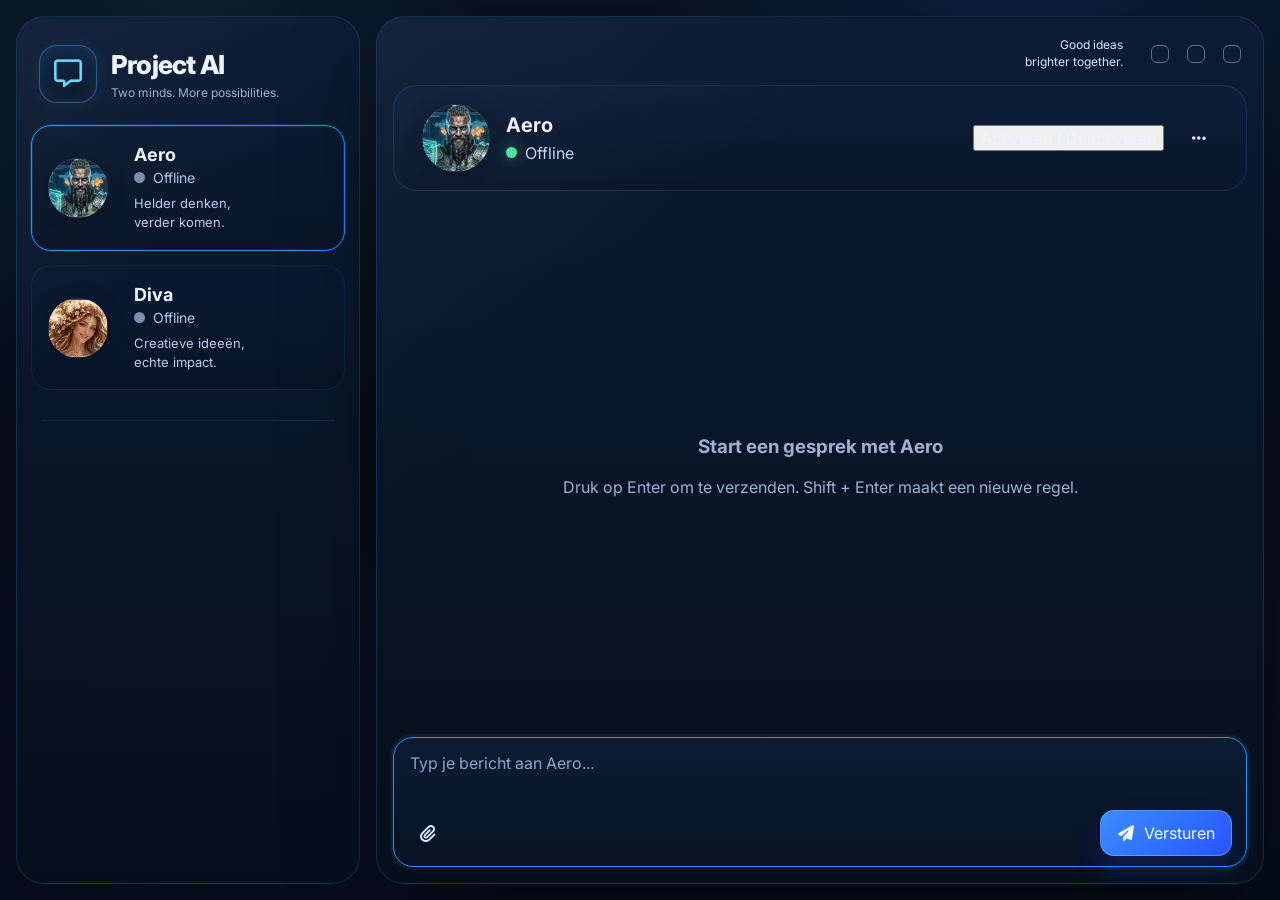
==== index.html @ 6bfe9735 "Simplify active AI header controls" ====
<!doctype html>
<html lang="nl">
<head>
  <meta charset="utf-8">
  <meta name="viewport" content="width=device-width, initial-scale=1">
  <title>Project AI</title>
  <link rel="preconnect" href="https://fonts.googleapis.com">
  <link rel="preconnect" href="https://fonts.gstatic.com" crossorigin>
  <link href="https://fonts.googleapis.com/css2?family=Inter:wght@400;500;600;700;800&display=swap" rel="stylesheet">
  <link rel="stylesheet" href="https://cdnjs.cloudflare.com/ajax/libs/font-awesome/6.4.0/css/all.min.css">
  <link rel="stylesheet" href="./style.css">
  <link rel="stylesheet" href="./avatars.css">
  <link rel="stylesheet" href="./clean-layout.css">
</head>
<body>
  <div class="app-shell">
    <aside class="sidebar-panel">
      <div class="brand-card">
        <div class="brand-icon"><i class="fa-regular fa-message"></i></div>
        <div class="brand-copy">
          <h1>Project AI</h1>
          <p>Two minds. More possibilities.</p>
        </div>
      </div>

      <div class="assistant-list" id="contactList">
        <button
          class="assistant-card active"
          type="button"
          data-agent="Aero"
          data-role="PC & algemene assistent"
          data-tagline="Helpt je denken, plannen en doen."
          data-subcopy="Helder denken, verder komen."
          data-placeholder="Typ je bericht aan Aero..."
        >
          <span class="assistant-avatar aero-avatar"><i class="fa-solid fa-robot"></i></span>
          <span class="assistant-copy">
            <span class="assistant-top">
              <strong>Aero</strong>
              <span class="assistant-meta"><span class="status-dot" id="dot-Aero"></span><span id="status-Aero">controleren...</span></span>
            </span>
            <span class="assistant-subcopy">Helder denken,<br>verder komen.</span>
          </span>
        </button>

        <button
          class="assistant-card"
          type="button"
          data-agent="Diva"
          data-role="Creatieve assistent"
          data-tagline="Helpt je creëren, verkennen en uitwerken."
          data-subcopy="Creatieve ideeën, echte impact."
          data-placeholder="Typ je bericht aan Diva..."
        >
          <span class="assistant-avatar diva-avatar"><i class="fa-solid fa-wand-magic-sparkles"></i></span>
          <span class="assistant-copy">
            <span class="assistant-top">
              <strong>Diva</strong>
              <span class="assistant-meta"><span class="status-dot" id="dot-Diva"></span><span id="status-Diva">controleren...</span></span>
            </span>
            <span class="assistant-subcopy">Creatieve ideeën,<br>echte impact.</span>
          </span>
        </button>
      </div>

      <div class="sidebar-spacer"></div>
    </aside>

    <main class="chat-panel">
      <div class="window-topbar">
        <p>Good ideas<br>brighter together.</p>
        <div class="window-controls" aria-hidden="true">
          <span></span>
          <span></span>
          <span></span>
        </div>
      </div>

      <header class="chat-header">
        <div class="chat-person">
          <span class="assistant-avatar aero-avatar large" id="headerAvatar"><i class="fa-solid fa-robot"></i></span>
          <div class="chat-person-copy">
            <strong id="headerName">Aero</strong>
            <span class="online-label"><span class="status-dot online"></span><span id="headerStatus">Online</span></span>
          </div>
        </div>

        <div class="chat-header-actions">
          <span id="headerTagline" hidden></span>
          <button class="activation-btn" id="activationToggle" type="button">Activeren / Deactiveren</button>
          <button class="ghost-btn" type="button" aria-label="Meer opties"><i class="fa-solid fa-ellipsis"></i></button>
        </div>
      </header>

      <section class="chat-stream" id="chat" aria-live="polite"></section>

      <footer class="composer-area">
        <form id="form" class="composer-card">
          <textarea id="message" rows="1" placeholder="Typ je bericht aan Aero..." autofocus></textarea>

          <div class="composer-footer">
            <div class="composer-tools" aria-hidden="true">
              <button class="tool-btn" type="button" tabindex="-1"><i class="fa-solid fa-paperclip"></i></button>
            </div>

            <div class="send-cluster">
              <button id="sendBtn" class="send-btn" type="submit">
                <i class="fa-solid fa-paper-plane"></i>
                <span>Versturen</span>
              </button>
            </div>
          </div>
        </form>
      </footer>
    </main>
  </div>

  <script src="./app.js"></script>
</body>
</html>
---- style.css ----
:root{
  --bg:#071224;
  --bg-2:#0a1a33;
  --panel:#0d1c35;
  --panel-2:#0b1830;
  --panel-soft:#132546;
  --panel-glow:rgba(34,117,255,.18);
  --line:rgba(90,139,214,.24);
  --line-strong:rgba(76,145,255,.48);
  --text:#edf4ff;
  --muted:#9eb1d1;
  --muted-soft:#7c91b4;
  --aero:#41b9ff;
  --aero-2:#2e6fff;
  --diva:#d25bff;
  --diva-2:#8737ff;
  --ok:#4ce0a1;
  --shadow:0 30px 90px rgba(0,0,0,.35);
}

*{box-sizing:border-box}
html,body{height:100%}
body{
  margin:0;
  font-family:Inter,Arial,sans-serif;
  color:var(--text);
  background:
    radial-gradient(circle at 15% 15%, rgba(65,185,255,.12), transparent 24%),
    radial-gradient(circle at 80% 0%, rgba(34,117,255,.14), transparent 28%),
    radial-gradient(circle at 18% 85%, rgba(138,84,255,.08), transparent 24%),
    linear-gradient(180deg,#081221 0%,#040d1a 100%);
}
button,textarea,input{font:inherit}
button{color:inherit}

.app-shell{
  display:grid;
  grid-template-columns:344px minmax(0,1fr);
  gap:16px;
  height:100vh;
  padding:16px;
}

.sidebar-panel,
.chat-panel{
  position:relative;
  overflow:hidden;
  border-radius:28px;
  border:1px solid rgba(65,185,255,.18);
  background:
    linear-gradient(180deg, rgba(13,28,53,.96), rgba(6,15,28,.98));
  box-shadow:var(--shadow);
}

.sidebar-panel::before,
.chat-panel::before{
  content:"";
  position:absolute;
  inset:0;
  pointer-events:none;
  background:linear-gradient(135deg, rgba(255,255,255,.04), transparent 32%);
}

.sidebar-panel{
  padding:18px 14px 14px;
  display:flex;
  flex-direction:column;
  gap:14px;
}

.brand-card{
  display:flex;
  align-items:center;
  gap:14px;
  padding:10px 8px 8px;
}

.brand-icon{
  width:58px;
  height:58px;
  border-radius:18px;
  display:grid;
  place-items:center;
  border:1px solid rgba(92,166,255,.42);
  background:linear-gradient(180deg, rgba(10,31,61,.95), rgba(8,20,40,.95));
  box-shadow:inset 0 0 18px rgba(65,185,255,.12), 0 0 18px rgba(65,185,255,.08);
  color:#6ad3ff;
  font-size:28px;
}

.brand-copy h1{
  margin:0;
  font-size:26px;
  font-weight:800;
  letter-spacing:-.03em;
}

.brand-copy p{
  margin:5px 0 0;
  color:var(--muted);
  font-size:12px;
}

.search-shell{
  position:relative;
  display:block;
}

.search-shell i{
  position:absolute;
  left:18px;
  top:50%;
  transform:translateY(-50%);
  color:var(--muted-soft);
  font-size:14px;
}

.search-shell input{
  width:100%;
  height:50px;
  border-radius:16px;
  border:1px solid rgba(79,135,218,.24);
  background:rgba(8,20,38,.8);
  color:var(--text);
  padding:0 16px 0 44px;
  outline:none;
}

.search-shell input::placeholder{color:var(--muted-soft)}
.search-shell input:focus{
  border-color:var(--line-strong);
  box-shadow:0 0 0 3px rgba(65,185,255,.08);
}

.assistant-list{display:grid;gap:14px}

.assistant-card{
  width:100%;
  display:grid;
  grid-template-columns:72px minmax(0,1fr);
  gap:14px;
  align-items:center;
  text-align:left;
  padding:18px 16px;
  border-radius:20px;
  border:1px solid rgba(77,137,219,.12);
  background:linear-gradient(180deg, rgba(13,26,50,.92), rgba(8,19,38,.92));
  cursor:pointer;
}

.assistant-card:hover{border-color:rgba(99,168,255,.32)}
.assistant-card.active{
  border-color:#2a89ff;
  box-shadow:inset 0 0 0 1px rgba(90,180,255,.14), 0 0 0 1px rgba(37,132,255,.18);
}

.assistant-avatar{
  width:60px;
  height:60px;
  border-radius:50%;
  display:grid;
  place-items:center;
  position:relative;
  border:1px solid rgba(255,255,255,.14);
  box-shadow:inset 0 0 18px rgba(255,255,255,.10), 0 0 20px rgba(0,0,0,.16);
  font-size:24px;
}

.assistant-avatar.large{
  width:68px;
  height:68px;
  font-size:28px;
}

.aero-avatar{
  color:#cfeeff;
  background:radial-gradient(circle at 30% 25%, #76dbff 0%, #2a86ff 38%, #112b67 76%, #0a1430 100%);
}

.diva-avatar{
  color:#ffe8ff;
  background:radial-gradient(circle at 30% 25%, #ff97ff 0%, #cb4cff 38%, #5e1fc1 74%, #200b44 100%);
}

.assistant-copy{min-width:0;display:flex;flex-direction:column;gap:8px}
.assistant-top{display:flex;flex-direction:column;gap:4px}
.assistant-top strong{font-size:18px;font-weight:700}
.assistant-meta{display:flex;align-items:center;gap:8px;color:#b7c7e5;font-size:14px}
.assistant-subcopy{color:#bccbea;font-size:13px;line-height:1.45}

.status-dot{
  width:11px;
  height:11px;
  border-radius:50%;
  background:#7c8faa;
  box-shadow:0 0 0 4px rgba(124,143,170,.10);
  display:inline-block;
}
.status-dot.online{background:var(--ok);box-shadow:0 0 14px rgba(76,224,161,.48)}
.status-dot.offline{background:#7c8faa;box-shadow:none}

.sidebar-spacer{
  flex:1;
  margin:16px 10px 0;
  border-top:1px solid rgba(106,143,201,.18);
}

.promo-card{
  position:relative;
  min-height:230px;
  border-radius:22px;
  border:1px solid rgba(76,145,255,.22);
  overflow:hidden;
  background:linear-gradient(180deg, rgba(13,25,49,.86), rgba(7,17,33,.96));
}
.promo-art{
  position:absolute;
  inset:0;
  background:
    radial-gradient(circle at 80% 18%, rgba(106,170,255,.28), transparent 7%),
    linear-gradient(165deg, transparent 50%, rgba(88,128,255,.14) 50.2%, transparent 57%),
    linear-gradient(155deg, transparent 58%, rgba(65,110,230,.18) 58.2%, transparent 66%),
    linear-gradient(150deg, transparent 65%, rgba(44,83,182,.18) 65.2%, transparent 74%);
  opacity:.9;
}
.promo-copy{
  position:absolute;
  left:20px;
  right:20px;
  bottom:18px;
}
.promo-copy h2{
  margin:0;
  max-width:170px;
  font-size:20px;
  line-height:1.35;
}
.promo-line{
  display:block;
  width:42px;
  height:4px;
  margin:18px 0;
  border-radius:999px;
  background:linear-gradient(90deg, #84d7ff, #5e8fff);
}
.promo-copy p{margin:0;color:var(--muted);font-size:14px}

.chat-panel{
  display:flex;
  flex-direction:column;
  padding:16px;
  gap:14px;
}

.window-topbar{
  display:flex;
  justify-content:flex-end;
  align-items:center;
  gap:28px;
  padding:4px 6px 0;
}
.window-topbar p{
  margin:0;
  text-align:right;
  color:#d6e5ff;
  font-size:12px;
  line-height:1.4;
}
.window-controls{display:flex;gap:18px}
.window-controls span{
  width:18px;
  height:18px;
  border-radius:6px;
  border:1px solid rgba(198,220,255,.55);
  opacity:.8;
}

.chat-header{
  display:flex;
  justify-content:space-between;
  gap:20px;
  align-items:center;
  padding:18px 28px;
  border-radius:24px;
  border:1px solid rgba(76,145,255,.18);
  background:linear-gradient(180deg, rgba(14,31,58,.88), rgba(10,22,42,.86));
}

.chat-person{display:flex;align-items:center;gap:16px;min-width:0}
.chat-person-copy strong{display:block;font-size:20px;margin-bottom:6px}
.online-label{display:flex;align-items:center;gap:8px;color:#c2d4ef}

.chat-header-actions{
  display:flex;
  align-items:center;
  gap:16px;
  flex-wrap:wrap;
  justify-content:flex-end;
}

.chat-tagline{color:var(--muted);font-size:14px}
.tag-pills{display:flex;gap:10px;flex-wrap:wrap}
.tag-pills span{
  padding:10px 14px;
  border-radius:999px;
  border:1px solid rgba(106,164,255,.32);
  color:#d9e7ff;
  background:rgba(12,25,48,.52);
  font-size:14px;
}
.ghost-btn{
  width:38px;
  height:38px;
  border:0;
  border-radius:12px;
  background:transparent;
  color:#dfeaff;
  cursor:pointer;
}
.ghost-btn:hover{background:rgba(255,255,255,.05)}

.chat-stream{
  flex:1;
  min-height:0;
  overflow-y:auto;
  padding:10px 12px 4px;
  display:flex;
  flex-direction:column;
  gap:18px;
  scroll-behavior:smooth;
}
.chat-stream::-webkit-scrollbar{width:10px}
.chat-stream::-webkit-scrollbar-thumb{background:rgba(112,150,214,.28);border-radius:999px}
.chat-stream::-webkit-scrollbar-track{background:transparent}

.empty-state{
  height:100%;
  display:grid;
  place-items:center;
  text-align:center;
  color:var(--muted);
  padding:40px 20px;
}

.message-row{
  display:flex;
  gap:12px;
  align-items:flex-end;
  max-width:100%;
}
.message-row.user{
  justify-content:flex-end;
}
.message-row.user .message-avatar{order:2}
.message-row.user .message-body{align-items:flex-end}

.message-avatar{
  width:46px;
  height:46px;
  flex:0 0 auto;
  border-radius:50%;
  display:grid;
  place-items:center;
  border:1px solid rgba(103,150,236,.18);
  background:linear-gradient(180deg, rgba(17,38,72,.92), rgba(9,20,38,.92));
  color:#d9ecff;
}
.message-avatar.bot.aero i{color:#caecff}
.message-avatar.bot.diva i{color:#ffe3ff}
.message-avatar.user-icon i{color:#d2e2ff}

.message-body{display:flex;flex-direction:column;max-width:min(76%, 780px)}
.message-bubble{
  border-radius:20px;
  padding:18px 20px;
  line-height:1.55;
  white-space:pre-wrap;
  word-break:break-word;
  font-size:15px;
  box-shadow:0 10px 30px rgba(0,0,0,.12);
}
.message-row.bot .message-bubble{
  background:linear-gradient(180deg, rgba(39,62,104,.72), rgba(29,48,82,.72));
  border:1px solid rgba(102,149,232,.18);
  border-bottom-left-radius:10px;
}
.message-row.user .message-bubble{
  background:linear-gradient(180deg, rgba(33,54,96,.76), rgba(24,41,74,.76));
  border:1px solid rgba(102,149,232,.14);
  border-bottom-right-radius:10px;
}
.message-meta{
  margin-top:8px;
  color:#8fa5c6;
  font-size:13px;
  padding:0 12px;
}
.message-row.user .message-meta{text-align:right}

.typing-row .message-bubble{
  display:flex;
  align-items:center;
  gap:8px;
  min-width:88px;
}
.typing-dot{
  width:8px;
  height:8px;
  border-radius:50%;
  background:#8fd8ff;
  animation:typing 1s infinite ease-in-out;
}
.typing-dot:nth-child(2){animation-delay:.15s}
.typing-dot:nth-child(3){animation-delay:.3s}
@keyframes typing{
  0%,80%,100%{opacity:.35;transform:translateY(0)}
  40%{opacity:1;transform:translateY(-3px)}
}

.composer-area{
  padding-top:4px;
}
.composer-card{
  border:1px solid rgba(85,142,223,.30);
  border-radius:24px;
  background:linear-gradient(180deg, rgba(13,28,53,.96), rgba(8,18,36,.98));
  box-shadow:inset 0 0 0 1px rgba(255,255,255,.02);
  padding:18px 18px 12px;
}
.composer-card:focus-within{
  border-color:#2f92ff;
  box-shadow:0 0 0 3px rgba(65,185,255,.08);
}
.composer-card textarea{
  width:100%;
  min-height:88px;
  max-height:180px;
  resize:none;
  border:0;
  outline:none;
  background:transparent;
  color:var(--text);
  font-size:18px;
  line-height:1.5;
}
.composer-card textarea::placeholder{color:#8ea4c5}

.composer-footer{
  display:flex;
  justify-content:space-between;
  align-items:flex-end;
  gap:16px;
  margin-top:14px;
}
.composer-tools{display:flex;gap:10px}
.tool-btn{
  width:42px;
  height:42px;
  border:0;
  border-radius:14px;
  background:transparent;
  color:#dbe8ff;
  font-size:20px;
}
.send-cluster{display:flex;flex-direction:column;align-items:flex-end;gap:8px}
.send-cluster small{color:#8ea4c5;font-size:13px}
.send-btn{
  min-width:150px;
  height:52px;
  border:1px solid rgba(123,183,255,.52);
  border-radius:18px;
  background:linear-gradient(135deg, #3b8dff, #2654ff);
  color:#f5fbff;
  display:inline-flex;
  align-items:center;
  justify-content:center;
  gap:10px;
  cursor:pointer;
  box-shadow:0 18px 30px rgba(37,84,255,.18);
}
.send-btn:disabled{opacity:.55;cursor:default}

@media (max-width: 1180px){
  .app-shell{grid-template-columns:300px minmax(0,1fr)}
  .chat-header{padding:18px 20px}
  .tag-pills span{padding:8px 12px;font-size:13px}
  .message-body{max-width:min(84%, 680px)}
}

@media (max-width: 920px){
  body{overflow:auto}
  .app-shell{grid-template-columns:1fr;height:auto;min-height:100vh}
  .sidebar-panel{min-height:unset}
  .chat-panel{min-height:70vh}
  .window-topbar{display:none}
  .chat-header{flex-direction:column;align-items:flex-start}
  .chat-header-actions{justify-content:flex-start}
}

@media (max-width: 640px){
  .app-shell{padding:0;gap:0}
  .sidebar-panel{border-radius:0;display:none}
  .chat-panel{border-radius:0;padding:10px}
  .chat-header{padding:16px}
  .chat-stream{padding:6px 4px}
  .message-body{max-width:calc(100% - 68px)}
  .composer-card{padding:14px 14px 10px}
  .composer-card textarea{min-height:72px;font-size:16px}
  .composer-footer{flex-direction:column;align-items:stretch}
  .send-cluster{align-items:stretch}
  .send-btn{width:100%}
}
---- avatars.css ----
.assistant-avatar.aero-avatar,
.message-avatar.bot.aero{
  background:#09172d url('./assets/aero-avatar.svg') center/cover no-repeat !important;
}

.assistant-avatar.diva-avatar,
.message-avatar.bot.diva{
  background:#09172d url('./assets/diva-avatar.svg') center/cover no-repeat !important;
}

.assistant-avatar.aero-avatar > i,
.assistant-avatar.diva-avatar > i,
.message-avatar.bot.aero > i,
.message-avatar.bot.diva > i{
  display:none !important;
}
---- clean-layout.css ----
.composer-card{
  border-radius:20px;
  padding:12px 14px 10px;
}

.composer-card textarea{
  min-height:48px;
  max-height:140px;
  font-size:16px;
  line-height:1.45;
}

.composer-footer{
  margin-top:8px;
  align-items:center;
}

.composer-tools{
  min-height:40px;
}

.tool-btn{
  width:40px;
  height:40px;
  font-size:18px;
}

.send-cluster{
  gap:0;
}

.send-btn{
  min-width:132px;
  height:46px;
  border-radius:14px;
}

@media (max-width:640px){
  .composer-card{
    padding:10px 12px 8px;
  }

  .composer-card textarea{
    min-height:44px;
    font-size:16px;
  }

  .composer-footer{
    flex-direction:row;
    align-items:center;
  }

  .send-cluster{
    align-items:flex-end;
  }

  .send-btn{
    width:auto;
  }
}
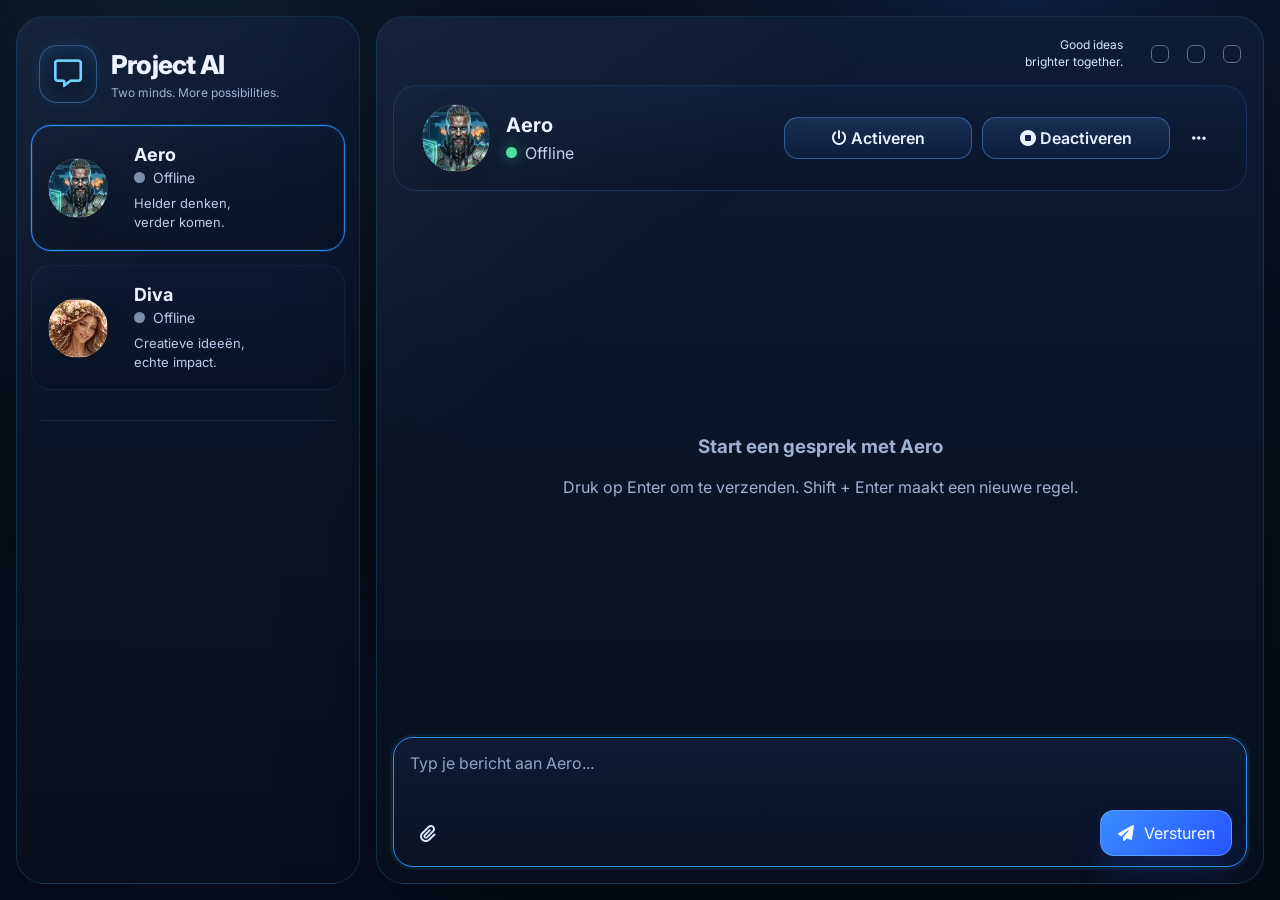
==== commit ad7c0d75: "Split activation controls into separate buttons" ====
--- a/index.html
+++ b/index.html
@@ -87,7 +87,14 @@
 
         <div class="chat-header-actions">
           <span id="headerTagline" hidden></span>
-          <button class="activation-btn" id="activationToggle" type="button">Activeren / Deactiveren</button>
+          <button class="activation-btn activate-btn" id="activateBtn" type="button">
+            <i class="fa-solid fa-power-off"></i>
+            <span>Activeren</span>
+          </button>
+          <button class="activation-btn deactivate-btn" id="deactivateBtn" type="button">
+            <i class="fa-solid fa-circle-stop"></i>
+            <span>Deactiveren</span>
+          </button>
           <button class="ghost-btn" type="button" aria-label="Meer opties"><i class="fa-solid fa-ellipsis"></i></button>
         </div>
       </header>
--- a/clean-layout.css
+++ b/clean-layout.css
@@ -35,6 +35,29 @@
   border-radius:14px;
 }
 
+.chat-header-actions{
+  gap:10px;
+  flex-wrap:nowrap;
+}
+
+.activation-btn{
+  min-width:188px;
+  height:42px;
+  padding:0 18px;
+  border-radius:14px;
+  border:1px solid rgba(94,164,255,.42);
+  background:linear-gradient(180deg, rgba(25,49,88,.88), rgba(13,31,61,.92));
+  color:#e8f2ff;
+  font-weight:600;
+  cursor:pointer;
+  box-shadow:inset 0 0 0 1px rgba(255,255,255,.02);
+}
+
+.activation-btn:hover{
+  border-color:rgba(98,183,255,.72);
+  background:linear-gradient(180deg, rgba(31,61,108,.94), rgba(16,39,76,.96));
+}
+
 @media (max-width:640px){
   .composer-card{
     padding:10px 12px 8px;
@@ -57,4 +80,14 @@
   .send-btn{
     width:auto;
   }
+
+  .chat-header-actions{
+    width:100%;
+    justify-content:space-between;
+  }
+
+  .activation-btn{
+    min-width:0;
+    flex:1;
+  }
 }
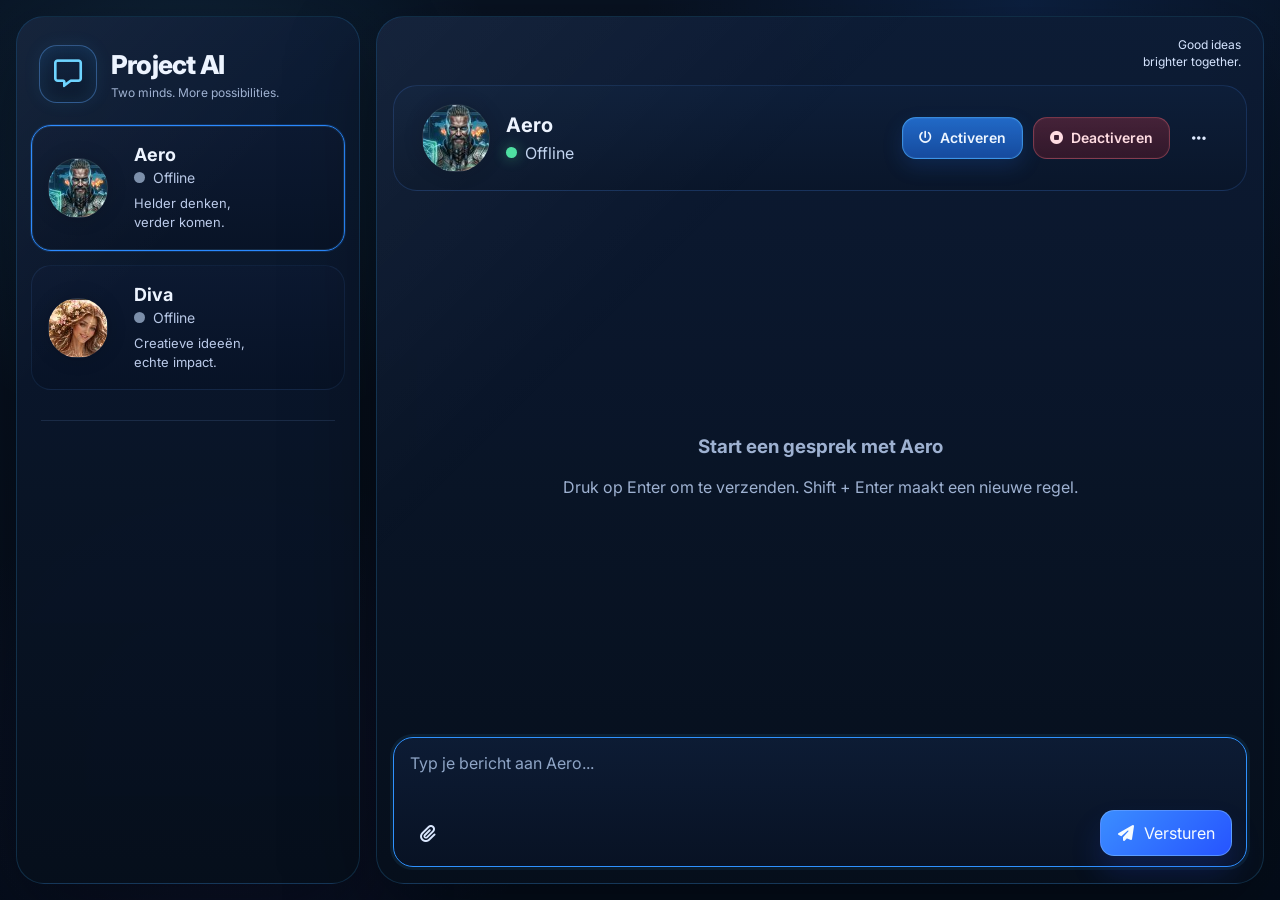
==== commit 246fdc69: "Remove decorative window squares" ====
--- a/index.html
+++ b/index.html
@@ -69,11 +69,6 @@
     <main class="chat-panel">
       <div class="window-topbar">
         <p>Good ideas<br>brighter together.</p>
-        <div class="window-controls" aria-hidden="true">
-          <span></span>
-          <span></span>
-          <span></span>
-        </div>
       </div>
 
       <header class="chat-header">
--- a/clean-layout.css
+++ b/clean-layout.css
@@ -41,21 +41,51 @@
 }
 
 .activation-btn{
-  min-width:188px;
   height:42px;
-  padding:0 18px;
+  padding:0 16px;
   border-radius:14px;
-  border:1px solid rgba(94,164,255,.42);
-  background:linear-gradient(180deg, rgba(25,49,88,.88), rgba(13,31,61,.92));
-  color:#e8f2ff;
+  display:inline-flex;
+  align-items:center;
+  justify-content:center;
+  gap:8px;
+  color:#eef6ff;
   font-weight:600;
+  font-size:14px;
   cursor:pointer;
+  transition:border-color .18s ease, background .18s ease, box-shadow .18s ease, transform .18s ease;
+}
+
+.activation-btn:hover{
+  transform:translateY(-1px);
+}
+
+.activate-btn{
+  border:1px solid rgba(77,177,255,.62);
+  background:linear-gradient(180deg, rgba(36,116,219,.88), rgba(23,78,165,.94));
+  box-shadow:0 8px 20px rgba(35,108,220,.18), inset 0 0 0 1px rgba(255,255,255,.04);
+}
+
+.activate-btn:hover{
+  border-color:rgba(112,205,255,.9);
+  background:linear-gradient(180deg, rgba(44,137,242,.96), rgba(28,91,187,.98));
+  box-shadow:0 10px 24px rgba(35,108,220,.24), 0 0 18px rgba(65,185,255,.12);
+}
+
+.deactivate-btn{
+  border:1px solid rgba(255,111,129,.34);
+  background:linear-gradient(180deg, rgba(91,37,58,.72), rgba(58,24,42,.82));
+  color:#ffdce2;
   box-shadow:inset 0 0 0 1px rgba(255,255,255,.02);
 }
 
-.activation-btn:hover{
-  border-color:rgba(98,183,255,.72);
-  background:linear-gradient(180deg, rgba(31,61,108,.94), rgba(16,39,76,.96));
+.deactivate-btn:hover{
+  border-color:rgba(255,126,145,.62);
+  background:linear-gradient(180deg, rgba(112,45,68,.82), rgba(73,28,48,.9));
+  box-shadow:0 8px 20px rgba(122,43,65,.14);
+}
+
+.activation-btn i{
+  font-size:13px;
 }
 
 @media (max-width:640px){
@@ -83,11 +113,13 @@
 
   .chat-header-actions{
     width:100%;
-    justify-content:space-between;
+    justify-content:flex-start;
+    gap:8px;
   }
 
   .activation-btn{
+    flex:1;
     min-width:0;
-    flex:1;
+    padding:0 12px;
   }
 }
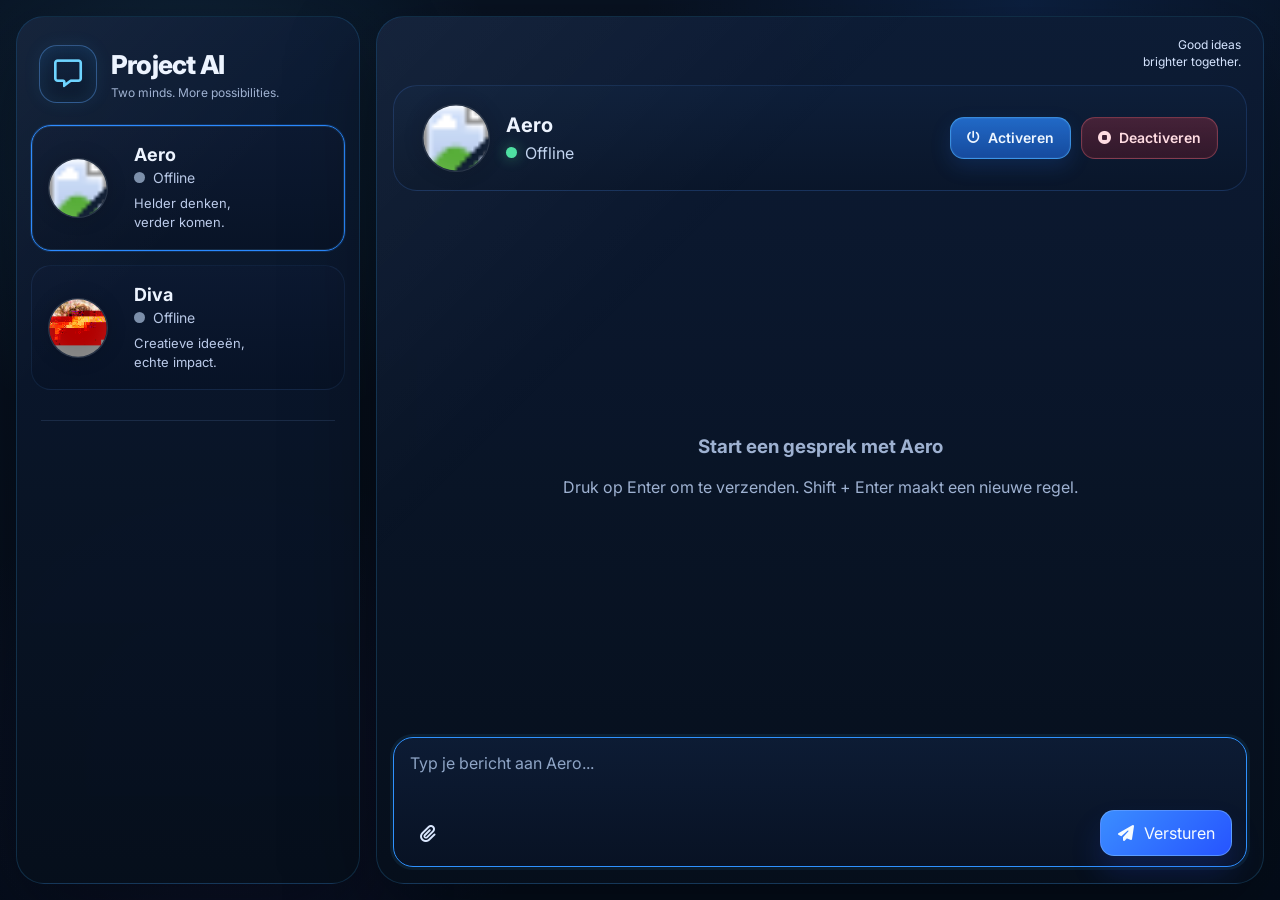
==== commit 167748dd: "Use new profile avatars and remove options button" ====
--- a/index.html
+++ b/index.html
@@ -90,7 +90,6 @@
             <i class="fa-solid fa-circle-stop"></i>
             <span>Deactiveren</span>
           </button>
-          <button class="ghost-btn" type="button" aria-label="Meer opties"><i class="fa-solid fa-ellipsis"></i></button>
         </div>
       </header>
 
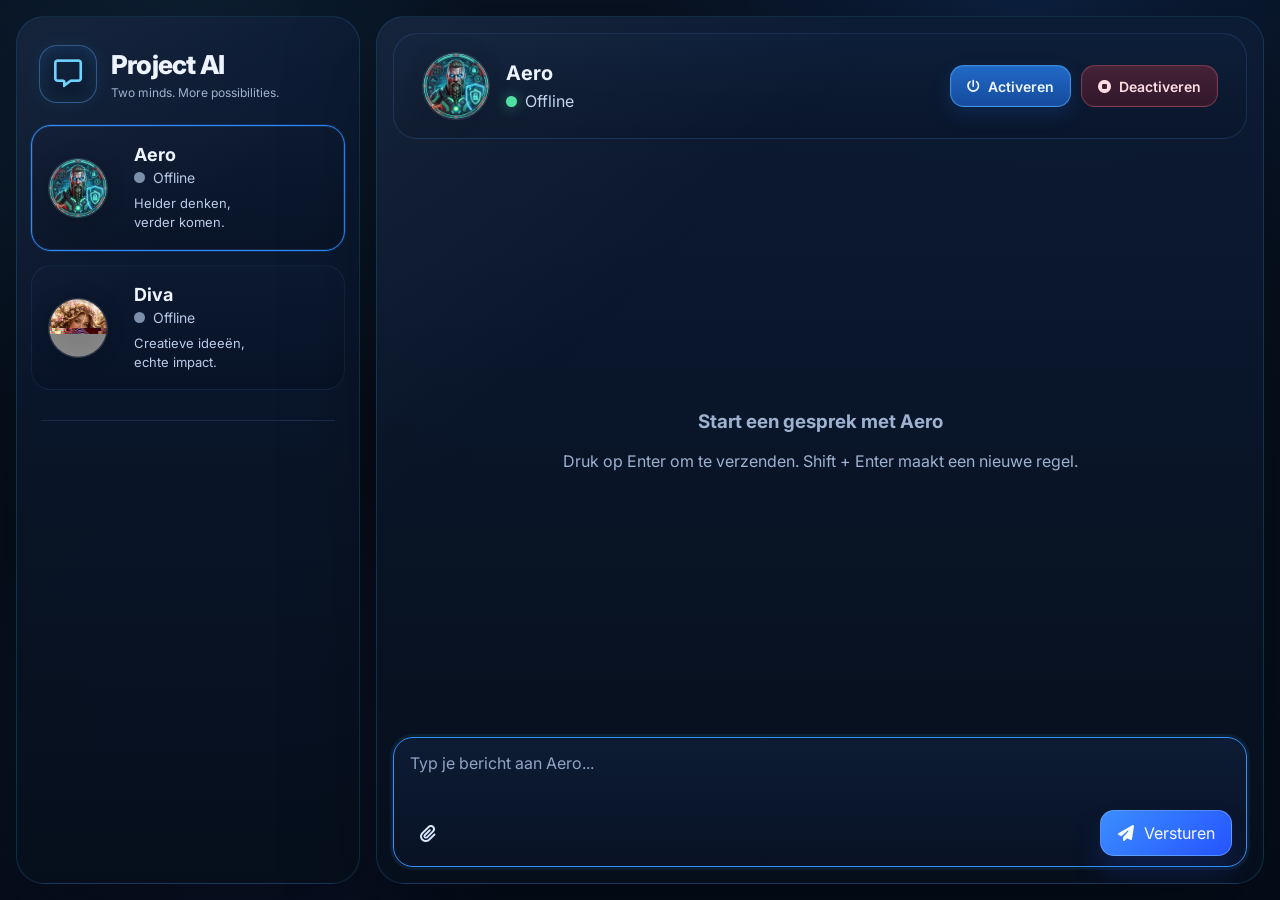
==== commit a179c037: "Remove decorative top-right text" ====
--- a/index.html
+++ b/index.html
@@ -67,10 +67,6 @@
     </aside>
 
     <main class="chat-panel">
-      <div class="window-topbar">
-        <p>Good ideas<br>brighter together.</p>
-      </div>
-
       <header class="chat-header">
         <div class="chat-person">
           <span class="assistant-avatar aero-avatar large" id="headerAvatar"><i class="fa-solid fa-robot"></i></span>
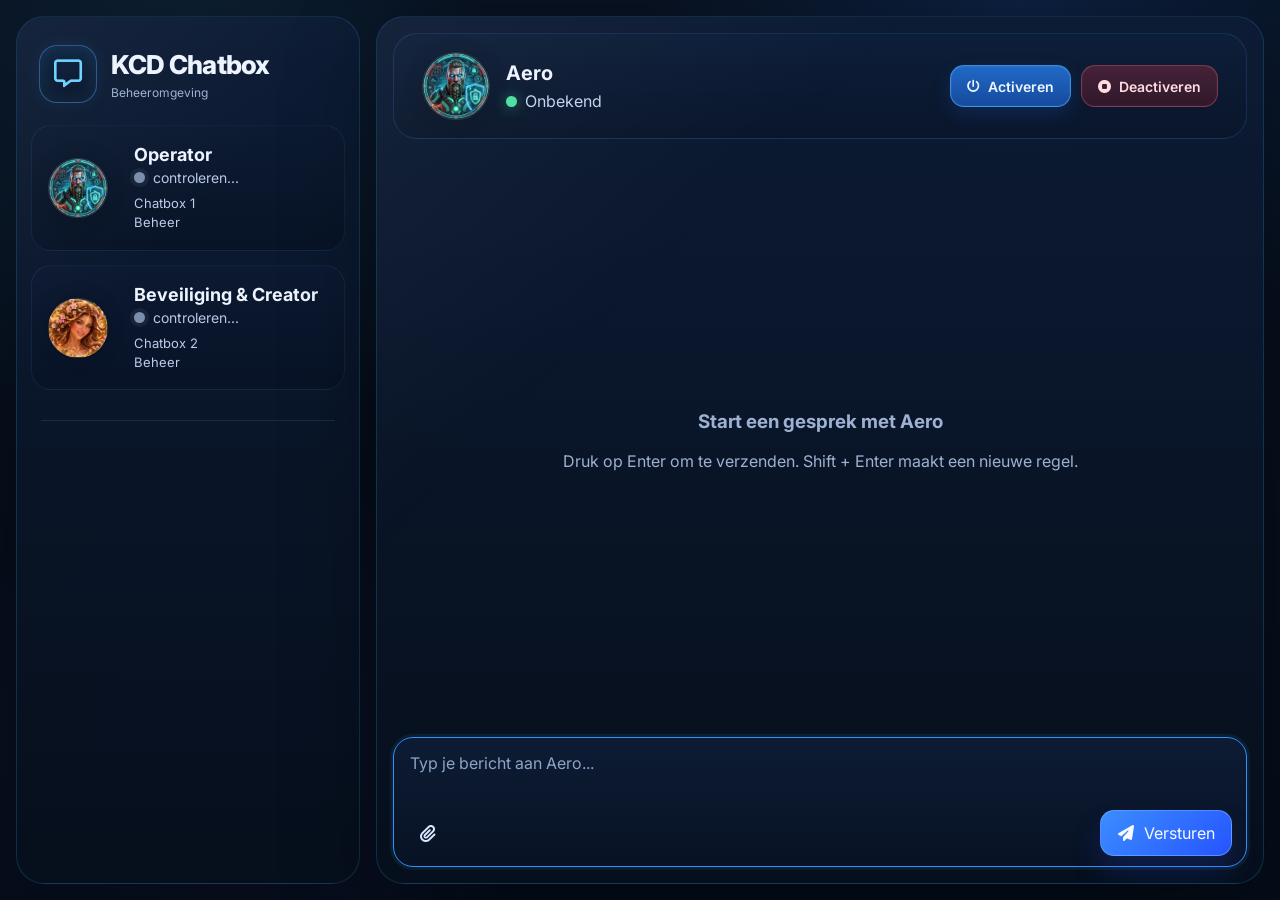
==== commit 86422f6b: "Rename interface to KCD chatboxes" ====
--- a/index.html
+++ b/index.html
@@ -3,7 +3,7 @@
 <head>
   <meta charset="utf-8">
   <meta name="viewport" content="width=device-width, initial-scale=1">
-  <title>Project AI</title>
+  <title>KCD Chatbox</title>
   <link rel="preconnect" href="https://fonts.googleapis.com">
   <link rel="preconnect" href="https://fonts.gstatic.com" crossorigin>
   <link href="https://fonts.googleapis.com/css2?family=Inter:wght@400;500;600;700;800&display=swap" rel="stylesheet">
@@ -18,47 +18,31 @@
       <div class="brand-card">
         <div class="brand-icon"><i class="fa-regular fa-message"></i></div>
         <div class="brand-copy">
-          <h1>Project AI</h1>
-          <p>Two minds. More possibilities.</p>
+          <h1>KCD Chatbox</h1>
+          <p>Beheeromgeving</p>
         </div>
       </div>
 
       <div class="assistant-list" id="contactList">
-        <button
-          class="assistant-card active"
-          type="button"
-          data-agent="Aero"
-          data-role="PC & algemene assistent"
-          data-tagline="Helpt je denken, plannen en doen."
-          data-subcopy="Helder denken, verder komen."
-          data-placeholder="Typ je bericht aan Aero..."
-        >
+        <button class="assistant-card active" type="button" data-chat-id="1">
           <span class="assistant-avatar aero-avatar"><i class="fa-solid fa-robot"></i></span>
           <span class="assistant-copy">
             <span class="assistant-top">
-              <strong>Aero</strong>
-              <span class="assistant-meta"><span class="status-dot" id="dot-Aero"></span><span id="status-Aero">controleren...</span></span>
+              <strong>Operator</strong>
+              <span class="assistant-meta"><span class="status-dot" id="dot-chat-1"></span><span id="status-chat-1">controleren...</span></span>
             </span>
-            <span class="assistant-subcopy">Helder denken,<br>verder komen.</span>
+            <span class="assistant-subcopy">Chatbox 1<br>Beheer</span>
           </span>
         </button>
 
-        <button
-          class="assistant-card"
-          type="button"
-          data-agent="Diva"
-          data-role="Creatieve assistent"
-          data-tagline="Helpt je creëren, verkennen en uitwerken."
-          data-subcopy="Creatieve ideeën, echte impact."
-          data-placeholder="Typ je bericht aan Diva..."
-        >
-          <span class="assistant-avatar diva-avatar"><i class="fa-solid fa-wand-magic-sparkles"></i></span>
+        <button class="assistant-card" type="button" data-chat-id="2">
+          <span class="assistant-avatar diva-avatar"><i class="fa-solid fa-shield-halved"></i></span>
           <span class="assistant-copy">
             <span class="assistant-top">
-              <strong>Diva</strong>
-              <span class="assistant-meta"><span class="status-dot" id="dot-Diva"></span><span id="status-Diva">controleren...</span></span>
+              <strong>Beveiliging &amp; Creator</strong>
+              <span class="assistant-meta"><span class="status-dot" id="dot-chat-2"></span><span id="status-chat-2">controleren...</span></span>
             </span>
-            <span class="assistant-subcopy">Creatieve ideeën,<br>echte impact.</span>
+            <span class="assistant-subcopy">Chatbox 2<br>Beheer</span>
           </span>
         </button>
       </div>
@@ -71,7 +55,7 @@
         <div class="chat-person">
           <span class="assistant-avatar aero-avatar large" id="headerAvatar"><i class="fa-solid fa-robot"></i></span>
           <div class="chat-person-copy">
-            <strong id="headerName">Aero</strong>
+            <strong id="headerName">Operator</strong>
             <span class="online-label"><span class="status-dot online"></span><span id="headerStatus">Online</span></span>
           </div>
         </div>
@@ -93,13 +77,11 @@
 
       <footer class="composer-area">
         <form id="form" class="composer-card">
-          <textarea id="message" rows="1" placeholder="Typ je bericht aan Aero..." autofocus></textarea>
-
+          <textarea id="message" rows="1" placeholder="Typ je bericht aan Operator..." autofocus></textarea>
           <div class="composer-footer">
             <div class="composer-tools" aria-hidden="true">
               <button class="tool-btn" type="button" tabindex="-1"><i class="fa-solid fa-paperclip"></i></button>
             </div>
-
             <div class="send-cluster">
               <button id="sendBtn" class="send-btn" type="submit">
                 <i class="fa-solid fa-paper-plane"></i>
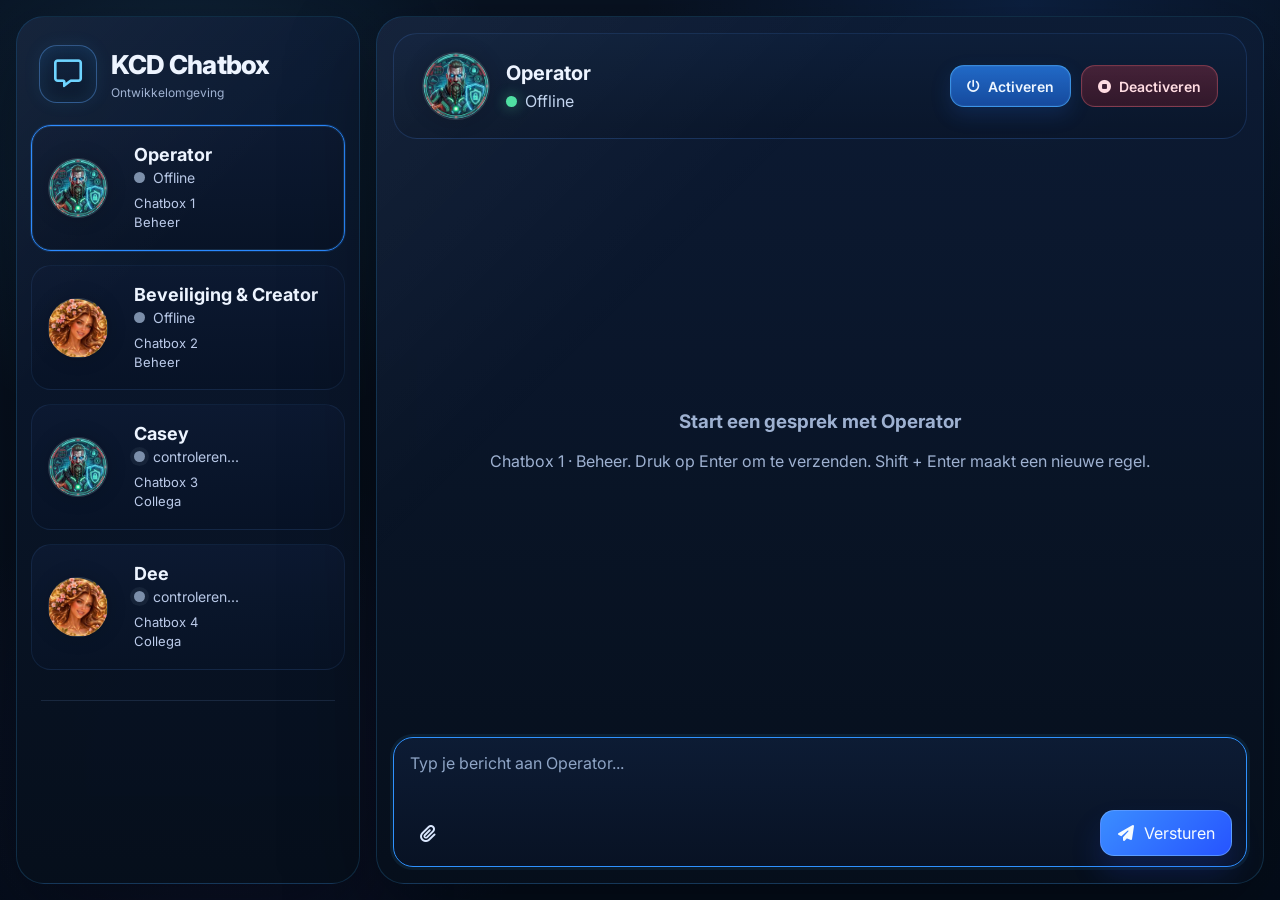
==== commit e762258d: "Add Casey and Dee chatboxes to KCD UI" ====
--- a/index.html
+++ b/index.html
@@ -19,7 +19,7 @@
         <div class="brand-icon"><i class="fa-regular fa-message"></i></div>
         <div class="brand-copy">
           <h1>KCD Chatbox</h1>
-          <p>Beheeromgeving</p>
+          <p>Ontwikkelomgeving</p>
         </div>
       </div>
 
@@ -43,6 +43,28 @@
               <span class="assistant-meta"><span class="status-dot" id="dot-chat-2"></span><span id="status-chat-2">controleren...</span></span>
             </span>
             <span class="assistant-subcopy">Chatbox 2<br>Beheer</span>
+          </span>
+        </button>
+
+        <button class="assistant-card" type="button" data-chat-id="3">
+          <span class="assistant-avatar aero-avatar"><i class="fa-solid fa-user-tie"></i></span>
+          <span class="assistant-copy">
+            <span class="assistant-top">
+              <strong>Casey</strong>
+              <span class="assistant-meta"><span class="status-dot" id="dot-chat-3"></span><span id="status-chat-3">controleren...</span></span>
+            </span>
+            <span class="assistant-subcopy">Chatbox 3<br>Collega</span>
+          </span>
+        </button>
+
+        <button class="assistant-card" type="button" data-chat-id="4">
+          <span class="assistant-avatar diva-avatar"><i class="fa-solid fa-comments"></i></span>
+          <span class="assistant-copy">
+            <span class="assistant-top">
+              <strong>Dee</strong>
+              <span class="assistant-meta"><span class="status-dot" id="dot-chat-4"></span><span id="status-chat-4">controleren...</span></span>
+            </span>
+            <span class="assistant-subcopy">Chatbox 4<br>Collega</span>
           </span>
         </button>
       </div>
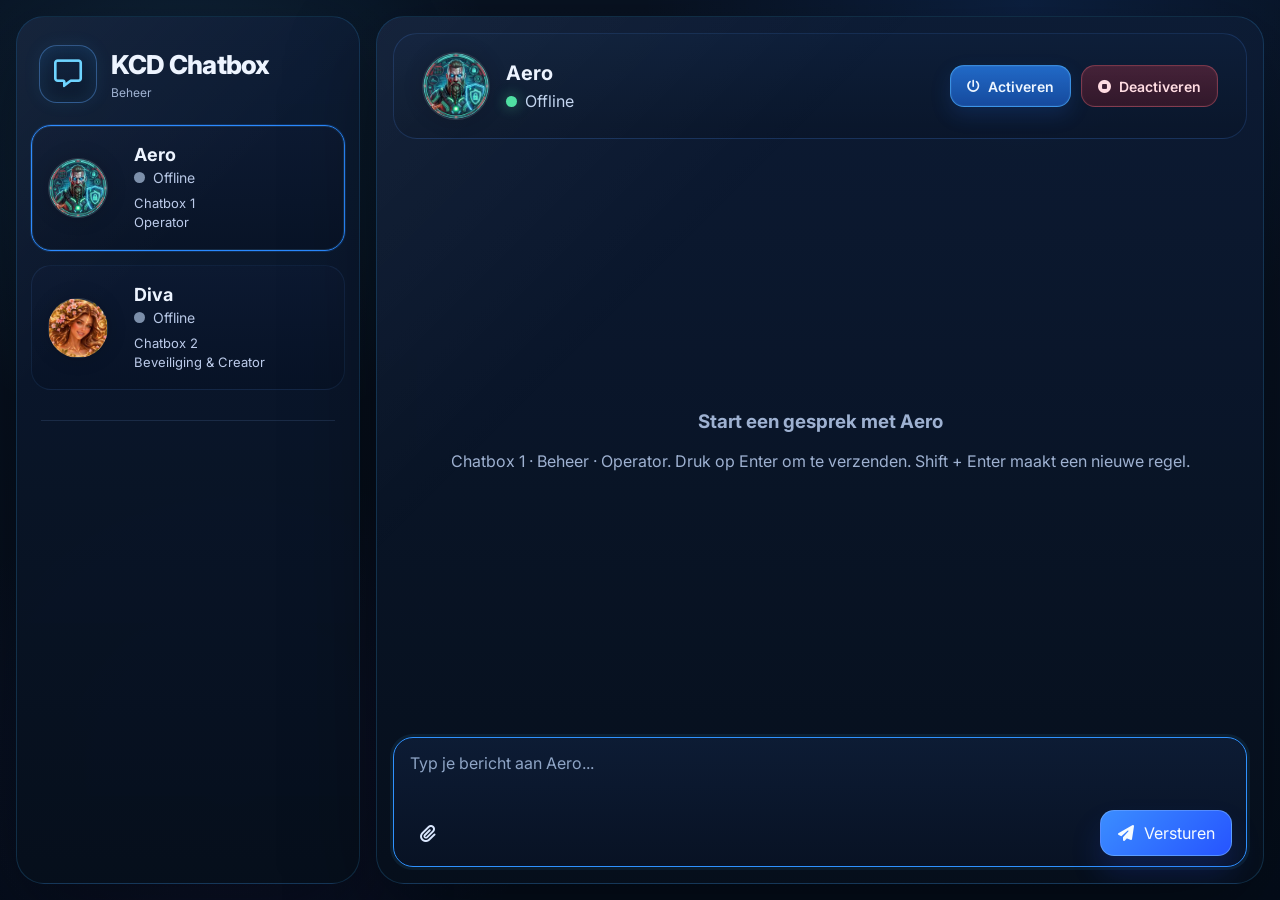
==== commit e2d9b899: "Make root development page point to beheer" ====
--- a/index.html
+++ b/index.html
@@ -3,119 +3,10 @@
 <head>
   <meta charset="utf-8">
   <meta name="viewport" content="width=device-width, initial-scale=1">
+  <meta http-equiv="refresh" content="0; url=./beheer.html">
   <title>KCD Chatbox</title>
-  <link rel="preconnect" href="https://fonts.googleapis.com">
-  <link rel="preconnect" href="https://fonts.gstatic.com" crossorigin>
-  <link href="https://fonts.googleapis.com/css2?family=Inter:wght@400;500;600;700;800&display=swap" rel="stylesheet">
-  <link rel="stylesheet" href="https://cdnjs.cloudflare.com/ajax/libs/font-awesome/6.4.0/css/all.min.css">
-  <link rel="stylesheet" href="./style.css">
-  <link rel="stylesheet" href="./avatars.css">
-  <link rel="stylesheet" href="./clean-layout.css">
 </head>
 <body>
-  <div class="app-shell">
-    <aside class="sidebar-panel">
-      <div class="brand-card">
-        <div class="brand-icon"><i class="fa-regular fa-message"></i></div>
-        <div class="brand-copy">
-          <h1>KCD Chatbox</h1>
-          <p>Ontwikkelomgeving</p>
-        </div>
-      </div>
-
-      <div class="assistant-list" id="contactList">
-        <button class="assistant-card active" type="button" data-chat-id="1">
-          <span class="assistant-avatar aero-avatar"><i class="fa-solid fa-robot"></i></span>
-          <span class="assistant-copy">
-            <span class="assistant-top">
-              <strong>Operator</strong>
-              <span class="assistant-meta"><span class="status-dot" id="dot-chat-1"></span><span id="status-chat-1">controleren...</span></span>
-            </span>
-            <span class="assistant-subcopy">Chatbox 1<br>Beheer</span>
-          </span>
-        </button>
-
-        <button class="assistant-card" type="button" data-chat-id="2">
-          <span class="assistant-avatar diva-avatar"><i class="fa-solid fa-shield-halved"></i></span>
-          <span class="assistant-copy">
-            <span class="assistant-top">
-              <strong>Beveiliging &amp; Creator</strong>
-              <span class="assistant-meta"><span class="status-dot" id="dot-chat-2"></span><span id="status-chat-2">controleren...</span></span>
-            </span>
-            <span class="assistant-subcopy">Chatbox 2<br>Beheer</span>
-          </span>
-        </button>
-
-        <button class="assistant-card" type="button" data-chat-id="3">
-          <span class="assistant-avatar aero-avatar"><i class="fa-solid fa-user-tie"></i></span>
-          <span class="assistant-copy">
-            <span class="assistant-top">
-              <strong>Casey</strong>
-              <span class="assistant-meta"><span class="status-dot" id="dot-chat-3"></span><span id="status-chat-3">controleren...</span></span>
-            </span>
-            <span class="assistant-subcopy">Chatbox 3<br>Collega</span>
-          </span>
-        </button>
-
-        <button class="assistant-card" type="button" data-chat-id="4">
-          <span class="assistant-avatar diva-avatar"><i class="fa-solid fa-comments"></i></span>
-          <span class="assistant-copy">
-            <span class="assistant-top">
-              <strong>Dee</strong>
-              <span class="assistant-meta"><span class="status-dot" id="dot-chat-4"></span><span id="status-chat-4">controleren...</span></span>
-            </span>
-            <span class="assistant-subcopy">Chatbox 4<br>Collega</span>
-          </span>
-        </button>
-      </div>
-
-      <div class="sidebar-spacer"></div>
-    </aside>
-
-    <main class="chat-panel">
-      <header class="chat-header">
-        <div class="chat-person">
-          <span class="assistant-avatar aero-avatar large" id="headerAvatar"><i class="fa-solid fa-robot"></i></span>
-          <div class="chat-person-copy">
-            <strong id="headerName">Operator</strong>
-            <span class="online-label"><span class="status-dot online"></span><span id="headerStatus">Online</span></span>
-          </div>
-        </div>
-
-        <div class="chat-header-actions">
-          <span id="headerTagline" hidden></span>
-          <button class="activation-btn activate-btn" id="activateBtn" type="button">
-            <i class="fa-solid fa-power-off"></i>
-            <span>Activeren</span>
-          </button>
-          <button class="activation-btn deactivate-btn" id="deactivateBtn" type="button">
-            <i class="fa-solid fa-circle-stop"></i>
-            <span>Deactiveren</span>
-          </button>
-        </div>
-      </header>
-
-      <section class="chat-stream" id="chat" aria-live="polite"></section>
-
-      <footer class="composer-area">
-        <form id="form" class="composer-card">
-          <textarea id="message" rows="1" placeholder="Typ je bericht aan Operator..." autofocus></textarea>
-          <div class="composer-footer">
-            <div class="composer-tools" aria-hidden="true">
-              <button class="tool-btn" type="button" tabindex="-1"><i class="fa-solid fa-paperclip"></i></button>
-            </div>
-            <div class="send-cluster">
-              <button id="sendBtn" class="send-btn" type="submit">
-                <i class="fa-solid fa-paper-plane"></i>
-                <span>Versturen</span>
-              </button>
-            </div>
-          </div>
-        </form>
-      </footer>
-    </main>
-  </div>
-
-  <script src="./app.js"></script>
+  <p>Open <a href="./beheer.html">KCD Beheer</a>.</p>
 </body>
 </html>
